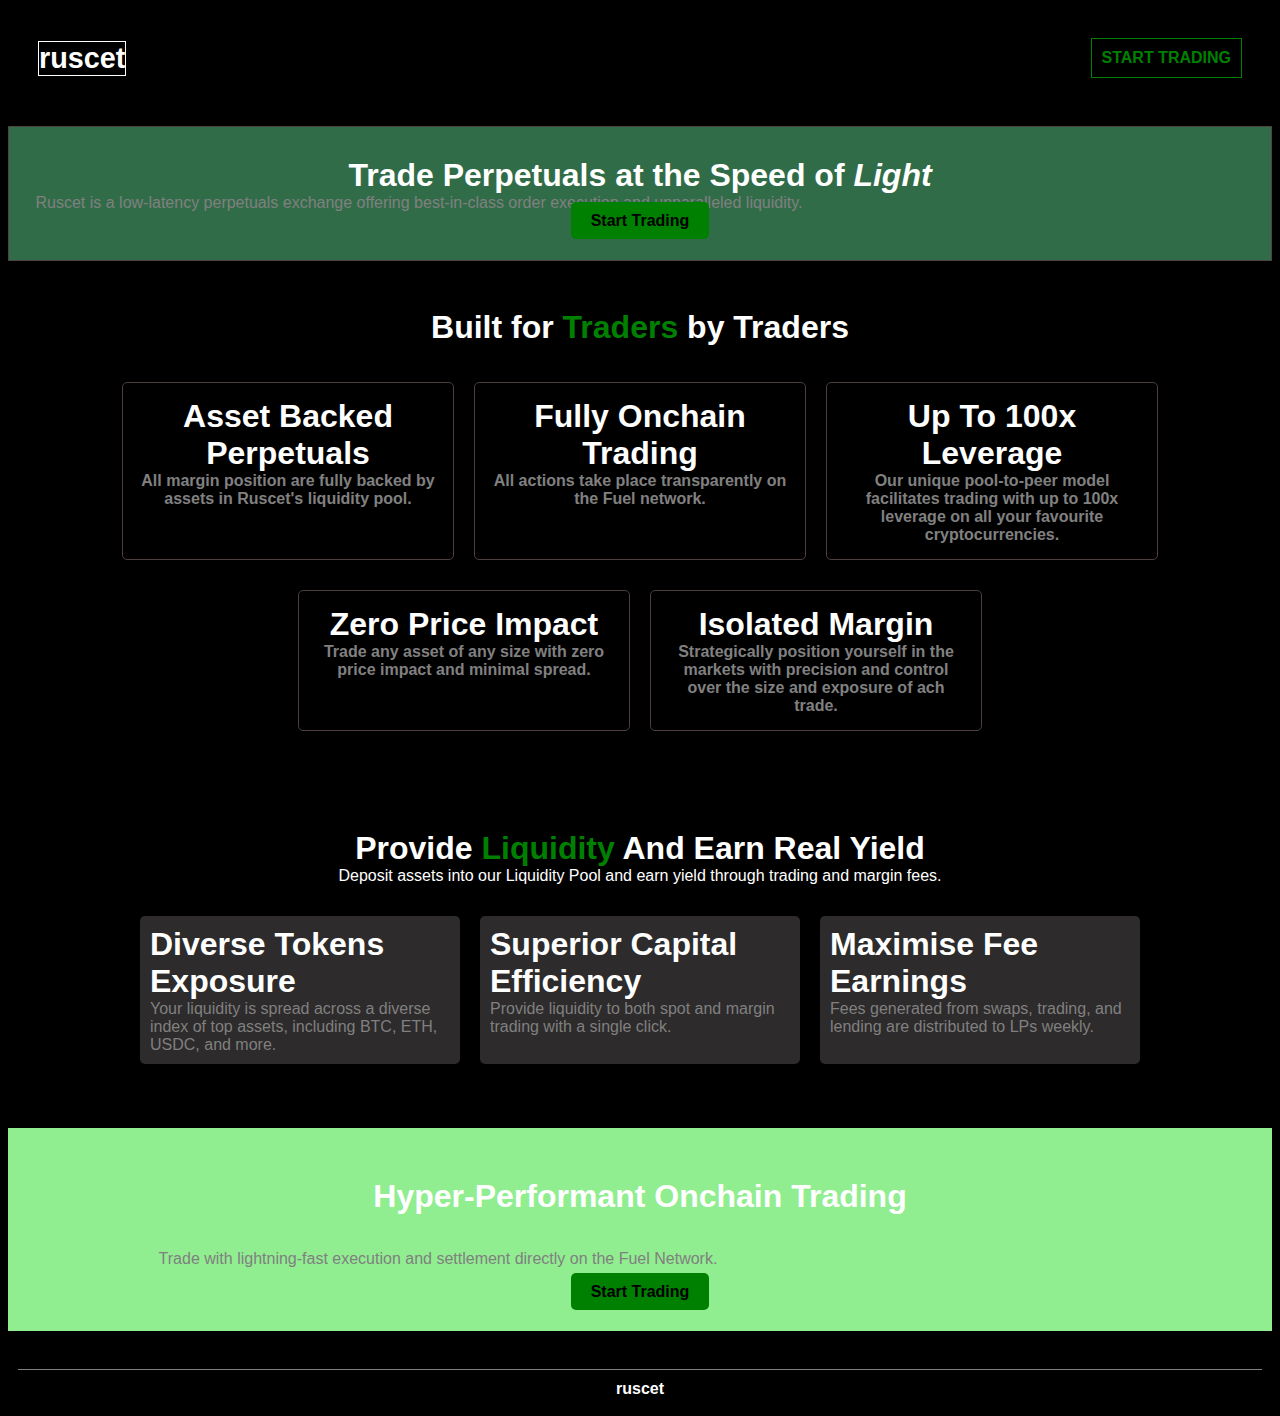
==== Siwes 12/index.html @ bf3bc663 "Ruscet" ====
<!DOCTYPE html>
<html>
    <head>
        <meta charset="UTF-8">
        <title>Ruscet Clone</title>
        <link rel="stylesheet" href="style12.css">
    </head>
    <body>
        <section id="sectionA">
            <a href="https://google.com" id="left">ruscet</a>
            <a href="https://google.com" id="right">START TRADING</a>
        </section>
        <br>
        <section id="sectionB">
            <div id="top">Trade Perpetuals at the Speed of <i>Light</i> </div>
            <div id="center">Ruscet is a low-latency perpetuals exchange offering best-in-class order execution and unparalleled liquidity.</div>
            <a href="https://google.com" id="bottom">Start Trading</a>
        </section>
        <br>
        <section id="sectionC">
            <div>Built for <b>Traders</b> by Traders</div>
            <ul>
                <li>
                    <div id="mid">Asset Backed Perpetuals</div>
                    <div id="low">All margin position are fully backed by assets in Ruscet's liquidity pool.</div>
                </li>
                <li>
                    <div id="mid">Fully Onchain Trading</div>
                    <div id="low">All actions take place transparently on the Fuel network.</div>
                </li>
                <li>
                    <div id="mid">Up To 100x Leverage</div>
                    <div id="low">Our unique pool-to-peer model facilitates trading with up to 100x leverage on all your favourite cryptocurrencies.</div>
                </li>
                <li>
                    <div id="mid">Zero Price Impact</div>
                    <div id="low">Trade any asset of any size with zero price impact and minimal spread.</div>
                </li>
                <li>
                    <div id="mid">Isolated Margin</div>
                    <div id="low">Strategically position yourself in the markets with precision and control over the size and exposure of ach trade.</div>
                </li>
            </ul>
        </section>
        <br>
        <section id="sectionD">
            <div id="first">Provide <b>Liquidity</b> And Earn Real Yield</div>
            <div id="second">Deposit assets into our Liquidity Pool and earn yield through trading and margin fees.</div>
            <ul>
                <li>
                    <div id="mid">Diverse Tokens Exposure</div>
                    <div id="low">Your liquidity is spread across a diverse index of top assets, including BTC, ETH, USDC, and more.</div>
                </li>
                <li>
                    <div id="mid">Superior Capital Efficiency</div>
                    <div id="low">Provide liquidity to both spot and margin trading with a single click.</div>
                </li>
                <li>
                    <div id="mid">Maximise Fee Earnings</div>
                    <div id="low">Fees generated from swaps, trading, and lending are distributed to LPs weekly.</div>
                </li>
            </ul>
        </section>
        <br>
        <section id="sectionE">
            <div id="top">Hyper-Performant Onchain Trading</div>
            <div id="center">Trade with lightning-fast execution and settlement directly on the Fuel Network.</div>
            <a href="https://google.com" id="bottom">Start Trading</a>
        </section>
        </section>
        <br>
        <section id="sectionF">
            <div id="lastMan">ruscet</div>
        </section>
    </body>
</html>
---- Siwes 12/style12.css ----
body {
    background-color: black;
    font-family: Arial, Helvetica, sans-serif;
    font-size: 16px;
}

#sectionA {
    display: flex;
    justify-content: space-between;
    align-items: center;
    padding: 10px;
}
a {
    text-decoration: none;
}
b {
    color: green;
}
#left {
    border: 1px solid white;
    color:white;
    margin: 20px; 
    font-size: 1.8em;
    font-weight: bold;
}
#right {
    border: 1px solid green;
    color: green;
    margin: 20px;
    padding: 10px;
    font-weight: bold;
}

#sectionB {
    border: 1px solid rgb(76, 67, 67);
    padding: 30px 10px;
    margin:auto;
    text-align: center;
    background-color: rgb(49, 108, 72);
}

#sectionB #top {
    color: white;
    font-size: 32px;
    font-weight: bold;
}
#sectionB #center {
    color:grey;
    max-width: 800px;
}
#sectionB #bottom {
    color: black;
    background-color: green;
    border-radius: 5px;
    margin: 15px 100px;
    padding: 10px 20px;
    font-weight: bold;
}

#sectionC {
    padding: 30px 15px;
    
}
#sectionC div {
    text-align: center;
    font-size: 32px;
    font-weight: bold;
    color: white
}
#sectionC ul {
    list-style: none;
    display: flex;
    flex-wrap: wrap;
    justify-content: center;
    padding: 5px;
}
#sectionC li {
    border: 1px solid rgb(79, 62, 62);
    padding: 15px;
    margin: 15px 10px;
    border-radius: 5px;
    max-width: 300px;
}
#sectionC li:hover {
    border: 1px solid green;
}
#sectionC #mid {
    font-size: 32px;
    color: white;
    font-weight: bold;
}
#sectionC #low{
    color: grey;
    font-size: 16px;
}

#sectionD {
    /*border: 1px solid white;*/
    padding: 15px 10px;
    color: white;
}
#sectionD #first {
    text-align: center;
    font-size: 32px;
    font-weight: bold;
}
#sectionD #second {
    text-align: center;
    margin-bottom: 10px;
}
#sectionD ul {
    list-style: none;
    display: flex;
    flex-wrap: wrap;
    justify-content: center;
    padding: 5px;
}
#sectionD li {
    background-color: rgb(45, 43, 43);
    padding: 10px;
    border-radius: 5px;
    width: 300px;
    margin: 10px;
}
#sectionD li:hover {
    border: 1px solid green;
}
#sectionD #mid {
    font-size: 32px;
    font-weight: bold;
}
#sectionD #low {
    color: grey;
    font-size: 16px;
}


#sectionE {
    /*border: 1px solid green;*/
    background-color: lightgreen;
    color: white;
    text-align: center;
    padding: 30px 15px;
}
#sectionE #top {
    font-size: 32px;
    font-weight: bold;
    padding: 20px;
}
#sectionE #center {
    color:grey;
    font-size: 16px;
    max-width: 800px;
    margin:5px;
    padding: 10px;
}
#sectionE #bottom {    
    background-color: green;
    color: black;
    border-radius: 5px;
    margin-top: 20px;
    padding: 10px 20px;
    font-weight: bold;
}

#sectionF {
   /* border: 1px solid white;*/
    text-align: center;
    padding: 10px;
}
#lastMan {
    border-top: 1px solid grey;
    color: white;
    font-size: 16px;
    font-weight: bold;
    margin-top: 10px;
    padding-top: 10px;
}

@media(max-width: 750px) {
    #sectionC ul, #sectionD ul {
        flex-direction: column;
        align-items: center;
    }

    #sectionC li, #sectionD li {
        max-width: 90%;
    }
}
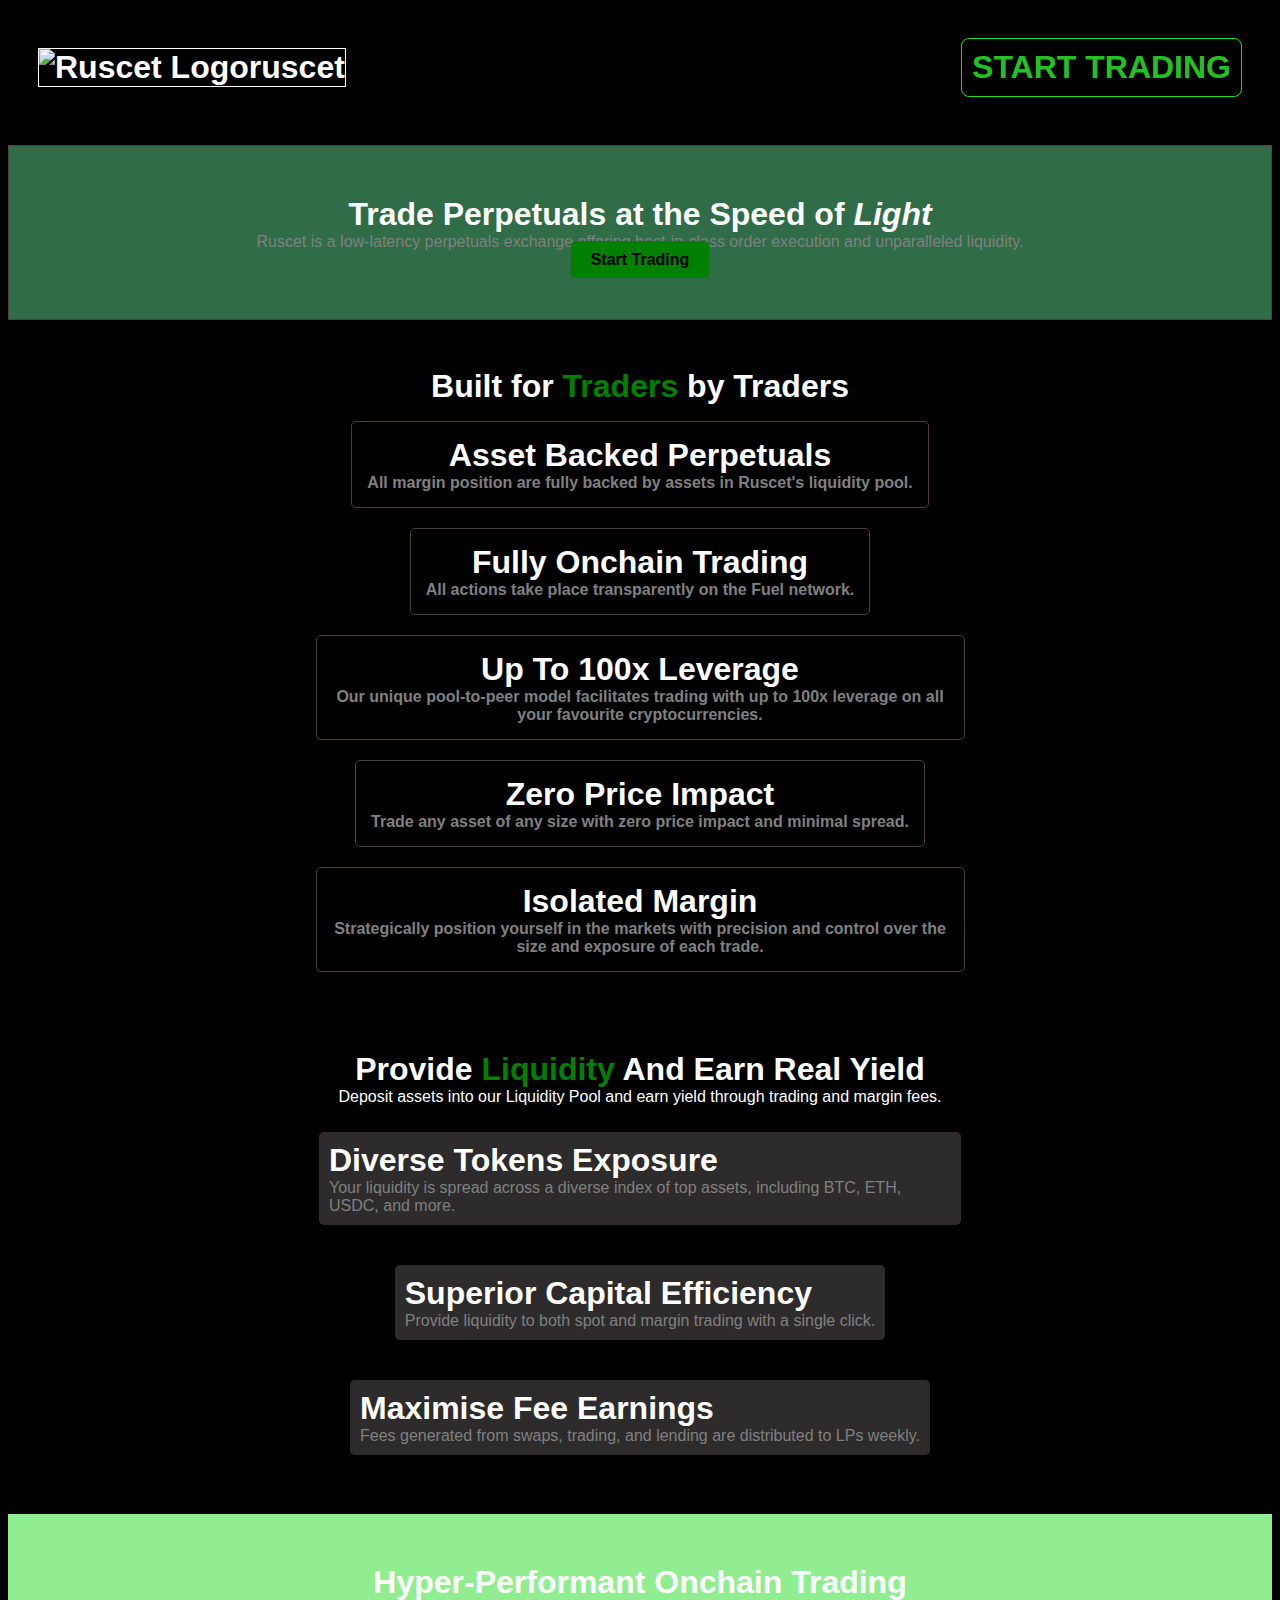
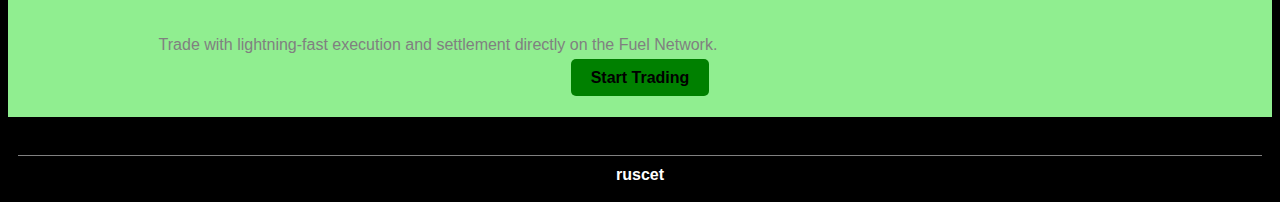
==== commit 1b3263da: "Updated" ====
--- a/Siwes 12/index.html
+++ b/Siwes 12/index.html
@@ -6,71 +6,70 @@
         <link rel="stylesheet" href="style12.css">
     </head>
     <body>
-        <section id="sectionA">
-            <a href="https://google.com" id="left">ruscet</a>
-            <a href="https://google.com" id="right">START TRADING</a>
+        <section class="sectionA">
+            <a href="https://google.com" class="left"><img src="favicon.ico" alt="Ruscet Logo">ruscet</a>
+            <a href="https://google.com" class="right">START TRADING</a>
         </section>
         <br>
-        <section id="sectionB">
-            <div id="top">Trade Perpetuals at the Speed of <i>Light</i> </div>
-            <div id="center">Ruscet is a low-latency perpetuals exchange offering best-in-class order execution and unparalleled liquidity.</div>
-            <a href="https://google.com" id="bottom">Start Trading</a>
+        <section class="sectionB">
+            <div class="top">Trade Perpetuals at the Speed of <i>Light</i> </div>
+            <div class="center">Ruscet is a low-latency perpetuals exchange offering best-in-class order execution and unparalleled liquidity.</div>
+            <a href="https://google.com" class="bottom">Start Trading</a>
         </section>
         <br>
-        <section id="sectionC">
+        <section class="sectionC">
             <div>Built for <b>Traders</b> by Traders</div>
             <ul>
                 <li>
-                    <div id="mid">Asset Backed Perpetuals</div>
-                    <div id="low">All margin position are fully backed by assets in Ruscet's liquidity pool.</div>
+                    <div class="mid">Asset Backed Perpetuals</div>
+                    <div class="low">All margin position are fully backed by assets in Ruscet's liquidity pool.</div>
                 </li>
                 <li>
-                    <div id="mid">Fully Onchain Trading</div>
-                    <div id="low">All actions take place transparently on the Fuel network.</div>
+                    <div class="mid">Fully Onchain Trading</div>
+                    <div class="low">All actions take place transparently on the Fuel network.</div>
                 </li>
                 <li>
-                    <div id="mid">Up To 100x Leverage</div>
-                    <div id="low">Our unique pool-to-peer model facilitates trading with up to 100x leverage on all your favourite cryptocurrencies.</div>
+                    <div class="mid">Up To 100x Leverage</div>
+                    <div class="low">Our unique pool-to-peer model facilitates trading with up to 100x leverage on all your favourite cryptocurrencies.</div>
                 </li>
                 <li>
-                    <div id="mid">Zero Price Impact</div>
-                    <div id="low">Trade any asset of any size with zero price impact and minimal spread.</div>
+                    <div class="mid">Zero Price Impact</div>
+                    <div class="low">Trade any asset of any size with zero price impact and minimal spread.</div>
                 </li>
                 <li>
-                    <div id="mid">Isolated Margin</div>
-                    <div id="low">Strategically position yourself in the markets with precision and control over the size and exposure of ach trade.</div>
+                    <div class="mid">Isolated Margin</div>
+                    <div class="low">Strategically position yourself in the markets with precision and control over the size and exposure of each trade.</div>
                 </li>
             </ul>
         </section>
         <br>
-        <section id="sectionD">
-            <div id="first">Provide <b>Liquidity</b> And Earn Real Yield</div>
-            <div id="second">Deposit assets into our Liquidity Pool and earn yield through trading and margin fees.</div>
+        <section class="sectionD">
+            <div class="first">Provide <b>Liquidity</b> And Earn Real Yield</div>
+            <div class="second">Deposit assets into our Liquidity Pool and earn yield through trading and margin fees.</div>
             <ul>
                 <li>
-                    <div id="mid">Diverse Tokens Exposure</div>
-                    <div id="low">Your liquidity is spread across a diverse index of top assets, including BTC, ETH, USDC, and more.</div>
+                    <div class="mid">Diverse Tokens Exposure</div>
+                    <div class="low">Your liquidity is spread across a diverse index of top assets, including BTC, ETH, USDC, and more.</div>
                 </li>
                 <li>
-                    <div id="mid">Superior Capital Efficiency</div>
-                    <div id="low">Provide liquidity to both spot and margin trading with a single click.</div>
+                    <div class="mid">Superior Capital Efficiency</div>
+                    <div class="low">Provide liquidity to both spot and margin trading with a single click.</div>
                 </li>
                 <li>
-                    <div id="mid">Maximise Fee Earnings</div>
-                    <div id="low">Fees generated from swaps, trading, and lending are distributed to LPs weekly.</div>
+                    <div class="mid">Maximise Fee Earnings</div>
+                    <div class="low">Fees generated from swaps, trading, and lending are distributed to LPs weekly.</div>
                 </li>
             </ul>
         </section>
         <br>
-        <section id="sectionE">
-            <div id="top">Hyper-Performant Onchain Trading</div>
-            <div id="center">Trade with lightning-fast execution and settlement directly on the Fuel Network.</div>
-            <a href="https://google.com" id="bottom">Start Trading</a>
-        </section>
+        <section class="sectionE">
+            <div class="top">Hyper-Performant Onchain Trading</div>
+            <div class="center">Trade with lightning-fast execution and settlement directly on the Fuel Network.</div>
+            <a href="https://google.com" class="bottom">Start Trading</a>
         </section>
         <br>
-        <section id="sectionF">
-            <div id="lastMan">ruscet</div>
+        <section class="sectionF">
+            <div class="lastMan">ruscet</div>
         </section>
     </body>
 </html>--- a/Siwes 12/style12.css
+++ b/Siwes 12/style12.css
@@ -4,51 +4,57 @@
     font-size: 16px;
 }
 
-#sectionA {
+.sectionA {
     display: flex;
     justify-content: space-between;
     align-items: center;
     padding: 10px;
 }
+img {
+    width: 40px;
+    height: 40px;
+}
 a {
     text-decoration: none;
 }
 b {
     color: green;
 }
-#left {
+.left {
     border: 1px solid white;
     color:white;
     margin: 20px; 
-    font-size: 1.8em;
-    font-weight: bold;
-}
-#right {
-    border: 1px solid green;
-    color: green;
+    font-size: 32px;
+    font-weight: bold;
+}
+.right {
+    border: 1px solid rgb(36, 218, 36);
+    border-radius: 8px;
+    color: rgb(36, 192, 36);
     margin: 20px;
     padding: 10px;
     font-weight: bold;
 }
 
-#sectionB {
+.sectionB {
     border: 1px solid rgb(76, 67, 67);
-    padding: 30px 10px;
+    padding: 50px 10px;
     margin:auto;
     text-align: center;
     background-color: rgb(49, 108, 72);
 }
 
-#sectionB #top {
-    color: white;
-    font-size: 32px;
-    font-weight: bold;
-}
-#sectionB #center {
+.sectionB .top {
+    color: white;
+    font-size: 32px;
+    font-weight: bold;
+}
+.sectionB .center {
     color:grey;
     max-width: 800px;
-}
-#sectionB #bottom {
+    margin: auto;
+}
+.sectionB .bottom {
     color: black;
     background-color: green;
     border-radius: 5px;
@@ -57,104 +63,105 @@
     font-weight: bold;
 }
 
-#sectionC {
+.sectionC {
     padding: 30px 15px;
     
 }
-#sectionC div {
+.sectionC div {
     text-align: center;
     font-size: 32px;
     font-weight: bold;
     color: white
 }
-#sectionC ul {
+.sectionC ul {
     list-style: none;
     display: flex;
     flex-wrap: wrap;
     justify-content: center;
-    padding: 5px;
-}
-#sectionC li {
+    gap: 20px;
+    padding: 0;
+}
+.sectionC li {
     border: 1px solid rgb(79, 62, 62);
     padding: 15px;
-    margin: 15px 10px;
-    border-radius: 5px;
-    max-width: 300px;
-}
-#sectionC li:hover {
+    border-radius: 5px;
+    max-width: 500px;
+}
+.sectionC li:hover {
     border: 1px solid green;
 }
-#sectionC #mid {
-    font-size: 32px;
-    color: white;
-    font-weight: bold;
-}
-#sectionC #low{
+.sectionC .mid {
+    font-size: 32px;
+    color: white;
+    font-weight: bold;
+}
+.sectionC .low{
     color: grey;
     font-size: 16px;
 }
 
-#sectionD {
+.sectionD {
     /*border: 1px solid white;*/
     padding: 15px 10px;
     color: white;
 }
-#sectionD #first {
-    text-align: center;
-    font-size: 32px;
-    font-weight: bold;
-}
-#sectionD #second {
+.sectionD .first {
+    text-align: center;
+    font-size: 32px;
+    font-weight: bold;
+}
+.sectionD .second {
     text-align: center;
     margin-bottom: 10px;
 }
-#sectionD ul {
+.sectionD ul {
     list-style: none;
     display: flex;
     flex-wrap: wrap;
     justify-content: center;
-    padding: 5px;
-}
-#sectionD li {
+    padding: 0;
+    gap: 20px
+}
+.sectionD li {
     background-color: rgb(45, 43, 43);
     padding: 10px;
     border-radius: 5px;
-    width: 300px;
+    max-width: 500px;
     margin: 10px;
 }
-#sectionD li:hover {
+.sectionD li:hover {
     border: 1px solid green;
 }
-#sectionD #mid {
-    font-size: 32px;
-    font-weight: bold;
-}
-#sectionD #low {
+.sectionD .mid {
+    font-size: 32px;
+    font-weight: bold;
+}
+.sectionD .low {
     color: grey;
     font-size: 16px;
 }
 
 
-#sectionE {
+.sectionE {
     /*border: 1px solid green;*/
     background-color: lightgreen;
     color: white;
     text-align: center;
     padding: 30px 15px;
 }
-#sectionE #top {
+.sectionE .top {
     font-size: 32px;
     font-weight: bold;
     padding: 20px;
 }
-#sectionE #center {
+.sectionE .center {
     color:grey;
     font-size: 16px;
     max-width: 800px;
     margin:5px;
     padding: 10px;
 }
-#sectionE #bottom {    
+.sectionE .bottom {    
     background-color: green;
     color: black;
     border-radius: 5px;
@@ -163,12 +170,12 @@
     font-weight: bold;
 }
 
-#sectionF {
+.sectionF {
    /* border: 1px solid white;*/
     text-align: center;
     padding: 10px;
 }
-#lastMan {
+.lastMan {
     border-top: 1px solid grey;
     color: white;
     font-size: 16px;
@@ -177,13 +184,28 @@
     padding-top: 10px;
 }
 
-@media(max-width: 750px) {
-    #sectionC ul, #sectionD ul {
+@media(min-width: 500px) {
+    .left, .right {
+        font-size:32px;
+    }
+
+    .sectionC ul, .sectionD ul {
         flex-direction: column;
         align-items: center;
     }
 
-    #sectionC li, #sectionD li {
+    .sectionC li, .sectionD li {
+        max-width: 50%;
+    }
+}
+
+@media(max-width: 700px) {
+    .sectionC ul, .sectionD ul {
+        flex-direction: row;
+        align-items: center;
+    }
+
+    .sectionC li, .sectionD li {
         max-width: 90%;
     }
-}+}
